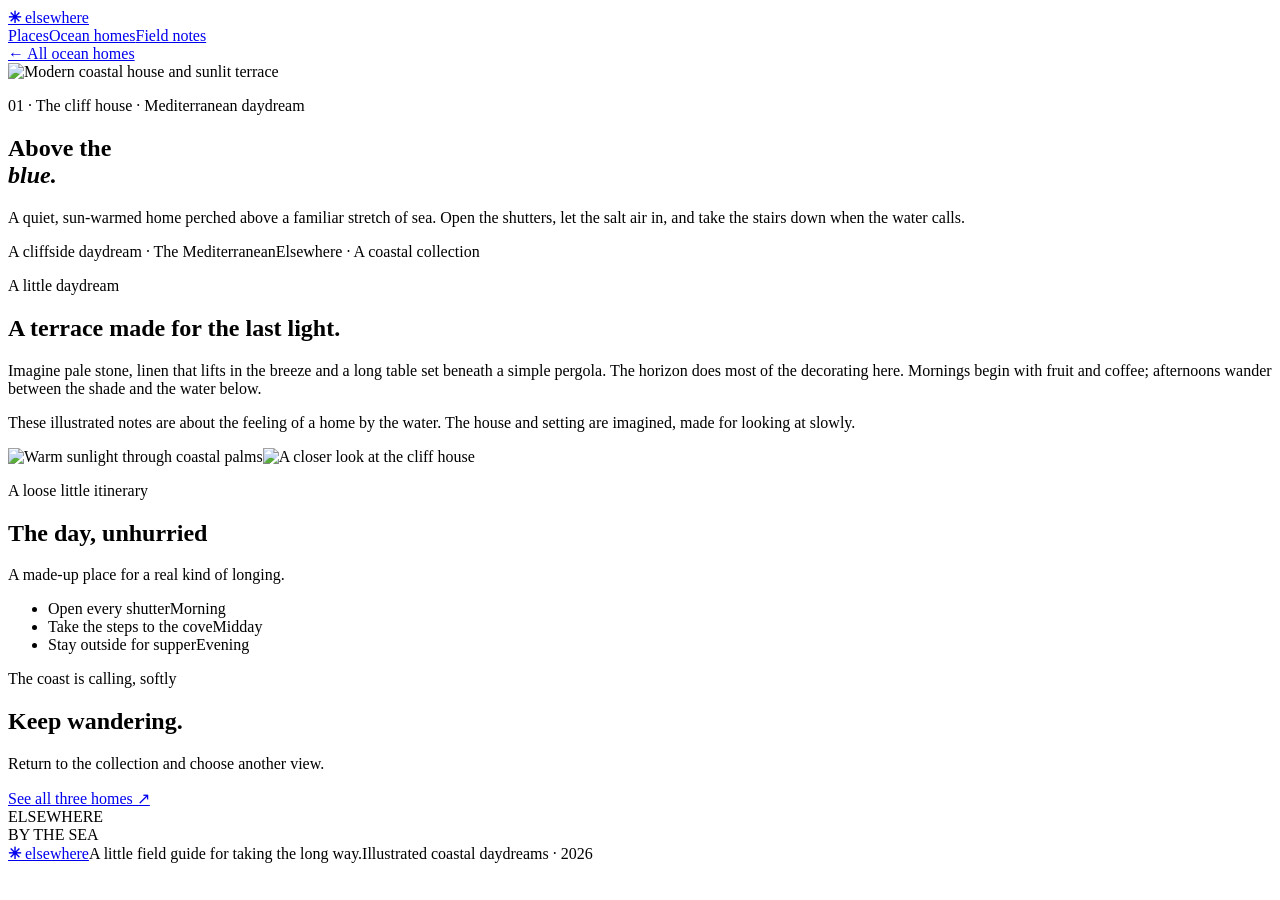
==== cliff-house.html @ 24153053 "Add illustrated cliff house page This HTML file describes an imagined coastal home, featuring sectio" ====
<!doctype html>
<html lang="en">
<head><meta charset="utf-8"><meta name="viewport" content="width=device-width,initial-scale=1"><meta name="description" content="A little illustrated daydream about the cliff house, an imagined home by the ocean."><title>The Cliff House · Elsewhere</title><link rel="stylesheet" href="coastal.css"></head>
<body><header class="top"><a class="logo" href="index.html"><b>✳</b> elsewhere</a><nav><a href="index.html#places">Places</a><a href="index.html#ocean-homes">Ocean homes</a><a href="index.html#notes">Field notes</a></nav><a class="back" href="index.html#ocean-homes">← All ocean homes</a></header>
<main><section class="hero"><img src="https://images.unsplash.com/photo-1600607687939-ce8a6c25118c?auto=format&fit=crop&w=2000&q=88" alt="Modern coastal house and sunlit terrace"><div class="hero-copy"><p class="eyebrow">01 · The cliff house · Mediterranean daydream</p><h1>Above the<br><em>blue.</em></h1><p class="lead">A quiet, sun-warmed home perched above a familiar stretch of sea. Open the shutters, let the salt air in, and take the stairs down when the water calls.</p></div><div class="place-label"><span>A cliffside daydream · The Mediterranean</span><span>Elsewhere · A coastal collection</span></div></section>
<section class="story"><div><p class="eyebrow dark">A little daydream</p><h2>A terrace made for the last light.</h2></div><div><p>Imagine pale stone, linen that lifts in the breeze and a long table set beneath a simple pergola. The horizon does most of the decorating here. Mornings begin with fruit and coffee; afternoons wander between the shade and the water below.</p><p>These illustrated notes are about the feeling of a home by the water. The house and setting are imagined, made for looking at slowly.</p></div></section>
<section class="image-story"><img loading="lazy" src="https://images.unsplash.com/photo-1473116763249-2faaef81ccda?auto=format&fit=crop&w=1300&q=85" alt="Warm sunlight through coastal palms"><img loading="lazy" src="https://images.unsplash.com/photo-1600607687939-ce8a6c25118c?auto=format&fit=crop&w=900&q=85" alt="A closer look at the cliff house"></section>
<section class="ritual"><div><p class="eyebrow dark">A loose little itinerary</p><h2>The day, unhurried</h2><p>A made-up place for a real kind of longing.</p></div><ul><li>Open every shutter<span>Morning</span></li><li>Take the steps to the cove<span>Midday</span></li><li>Stay outside for supper<span>Evening</span></li></ul></section>
<section class="closing"><div><p class="eyebrow">The coast is calling, softly</p><h2>Keep wandering.</h2><p>Return to the collection and choose another view.</p><a class="home-link" href="index.html#ocean-homes">See all three homes ↗</a></div><span class="closing-mark">ELSEWHERE<br>BY THE SEA</span></section></main>
<footer><a class="logo" href="index.html"><b>✳</b> elsewhere</a><span>A little field guide for taking the long way.</span><span>Illustrated coastal daydreams · 2026</span></footer></body></html>
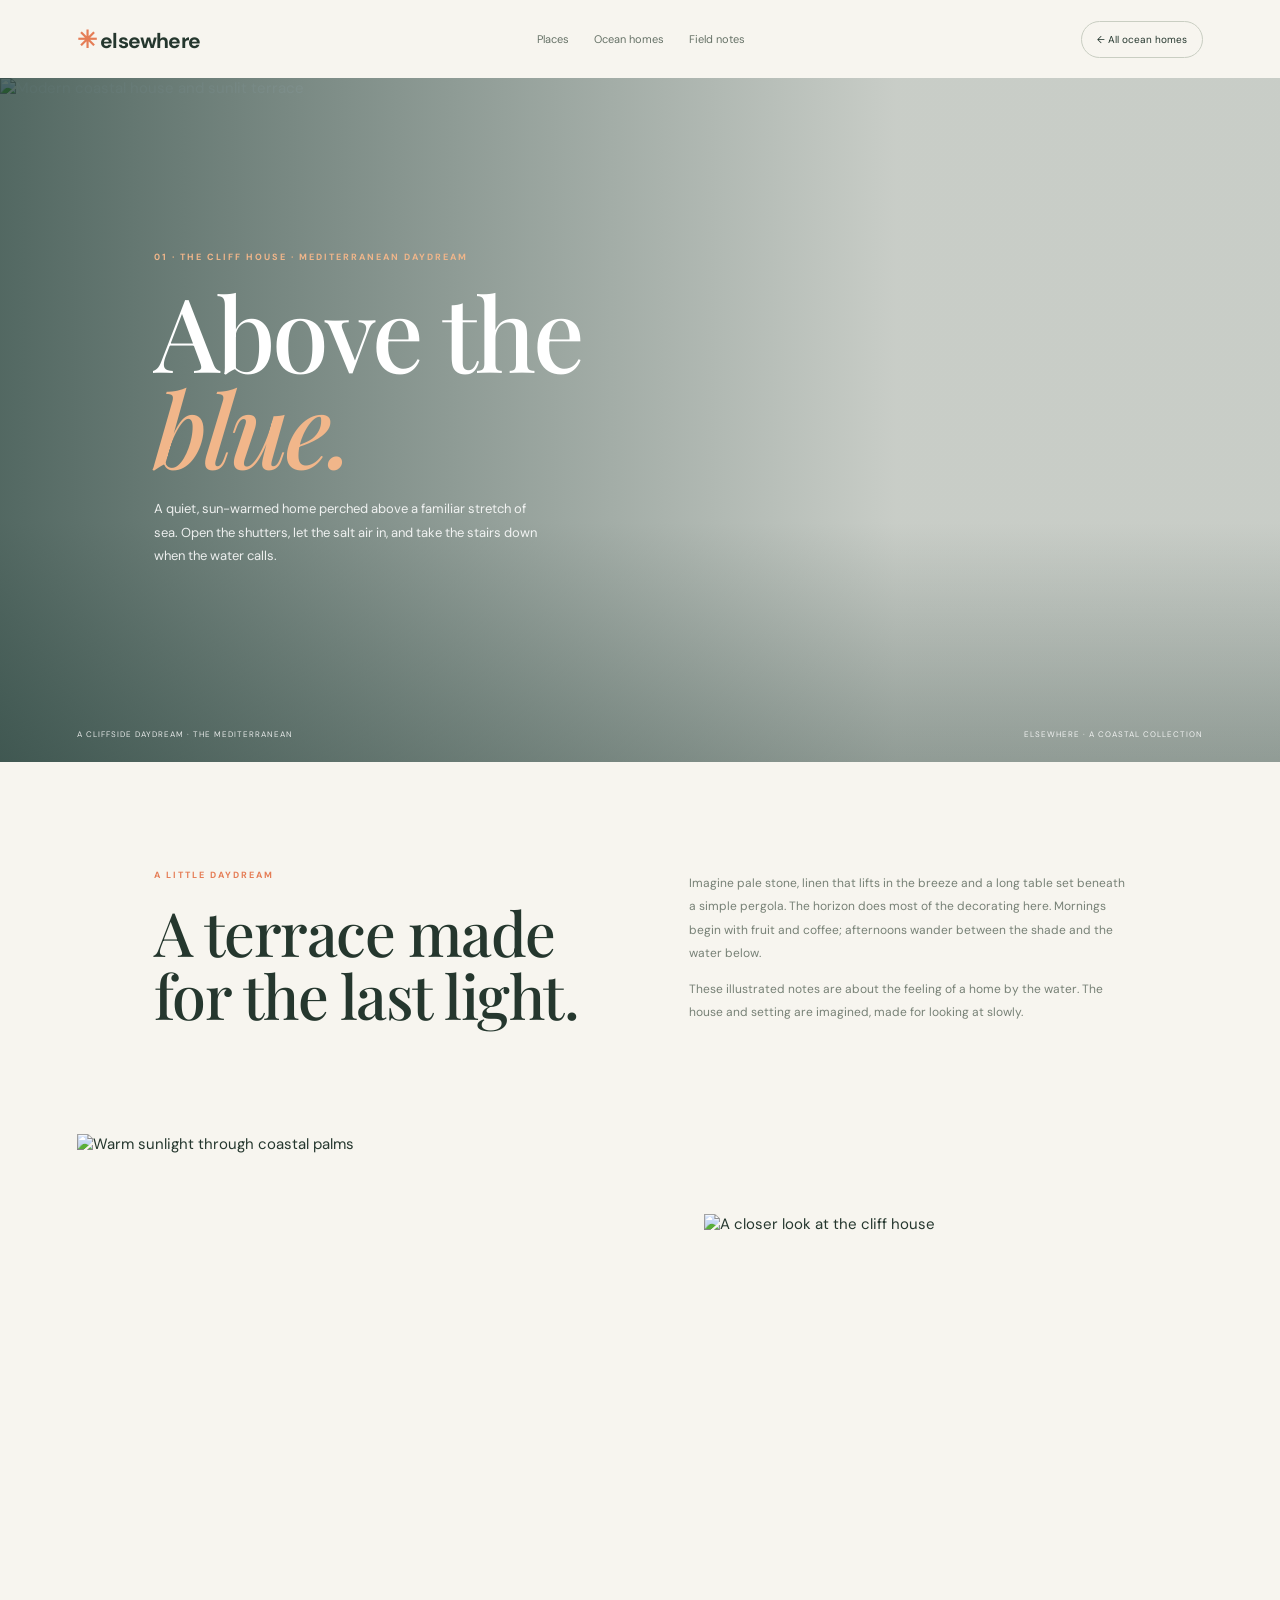
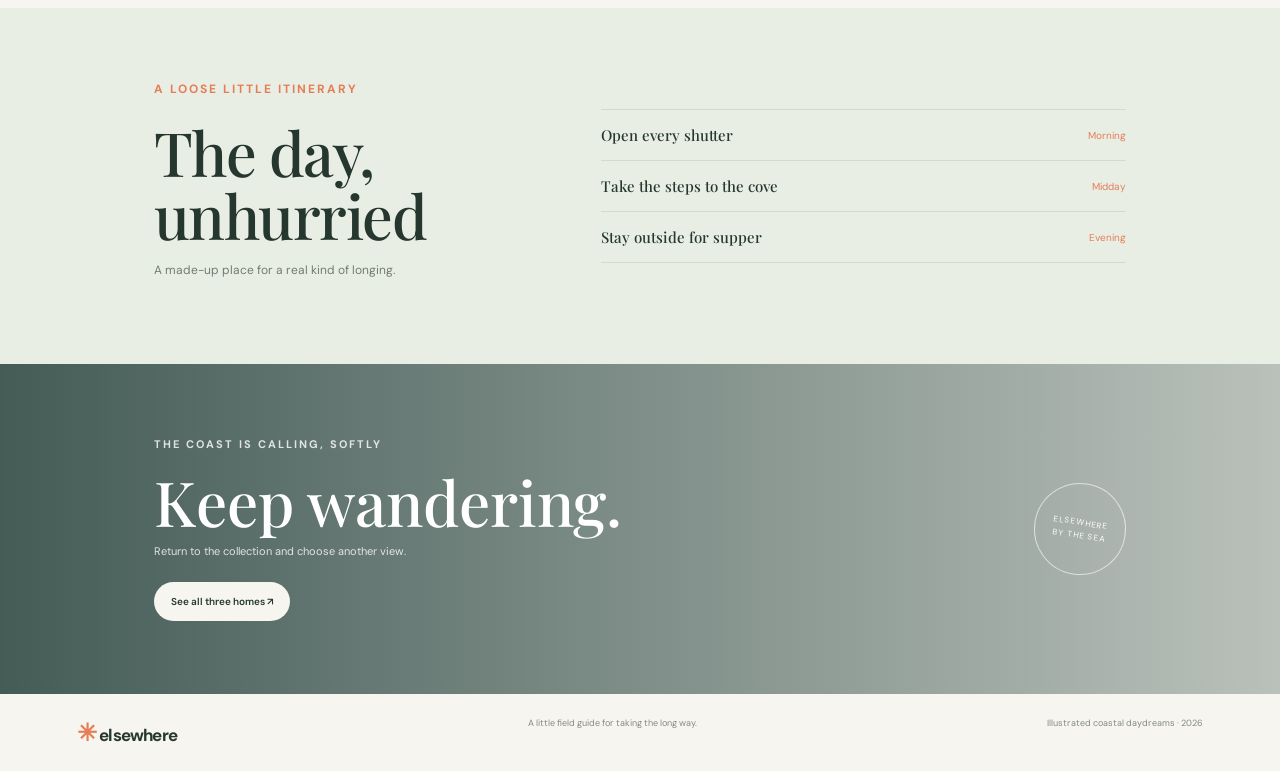
==== commit b6027046: "Refresh cliff house photos" ====
--- a/cliff-house.html
+++ b/cliff-house.html
@@ -2,9 +2,9 @@
 <html lang="en">
 <head><meta charset="utf-8"><meta name="viewport" content="width=device-width,initial-scale=1"><meta name="description" content="A little illustrated daydream about the cliff house, an imagined home by the ocean."><title>The Cliff House · Elsewhere</title><link rel="stylesheet" href="coastal.css"></head>
 <body><header class="top"><a class="logo" href="index.html"><b>✳</b> elsewhere</a><nav><a href="index.html#places">Places</a><a href="index.html#ocean-homes">Ocean homes</a><a href="index.html#notes">Field notes</a></nav><a class="back" href="index.html#ocean-homes">← All ocean homes</a></header>
-<main><section class="hero"><img src="https://images.unsplash.com/photo-1600607687939-ce8a6c25118c?auto=format&fit=crop&w=2000&q=88" alt="Modern coastal house and sunlit terrace"><div class="hero-copy"><p class="eyebrow">01 · The cliff house · Mediterranean daydream</p><h1>Above the<br><em>blue.</em></h1><p class="lead">A quiet, sun-warmed home perched above a familiar stretch of sea. Open the shutters, let the salt air in, and take the stairs down when the water calls.</p></div><div class="place-label"><span>A cliffside daydream · The Mediterranean</span><span>Elsewhere · A coastal collection</span></div></section>
+<main><section class="hero"><img src="https://images.unsplash.com/photo-1761612267834-b102bccf6ad8?auto=format&fit=crop&w=2000&q=88" alt="Modern coastal house and sunlit terrace"><div class="hero-copy"><p class="eyebrow">01 · The cliff house · Mediterranean daydream</p><h1>Above the<br><em>blue.</em></h1><p class="lead">A quiet, sun-warmed home perched above a familiar stretch of sea. Open the shutters, let the salt air in, and take the stairs down when the water calls.</p></div><div class="place-label"><span>A cliffside daydream · The Mediterranean</span><span>Elsewhere · A coastal collection</span></div></section>
 <section class="story"><div><p class="eyebrow dark">A little daydream</p><h2>A terrace made for the last light.</h2></div><div><p>Imagine pale stone, linen that lifts in the breeze and a long table set beneath a simple pergola. The horizon does most of the decorating here. Mornings begin with fruit and coffee; afternoons wander between the shade and the water below.</p><p>These illustrated notes are about the feeling of a home by the water. The house and setting are imagined, made for looking at slowly.</p></div></section>
-<section class="image-story"><img loading="lazy" src="https://images.unsplash.com/photo-1473116763249-2faaef81ccda?auto=format&fit=crop&w=1300&q=85" alt="Warm sunlight through coastal palms"><img loading="lazy" src="https://images.unsplash.com/photo-1600607687939-ce8a6c25118c?auto=format&fit=crop&w=900&q=85" alt="A closer look at the cliff house"></section>
+<section class="image-story"><img loading="lazy" src="https://images.unsplash.com/photo-1473116763249-2faaef81ccda?auto=format&fit=crop&w=1300&q=85" alt="Warm sunlight through coastal palms"><img loading="lazy" src="https://images.unsplash.com/photo-1761612267834-b102bccf6ad8?auto=format&fit=crop&w=900&q=85" alt="A closer look at the cliff house"></section>
 <section class="ritual"><div><p class="eyebrow dark">A loose little itinerary</p><h2>The day, unhurried</h2><p>A made-up place for a real kind of longing.</p></div><ul><li>Open every shutter<span>Morning</span></li><li>Take the steps to the cove<span>Midday</span></li><li>Stay outside for supper<span>Evening</span></li></ul></section>
 <section class="closing"><div><p class="eyebrow">The coast is calling, softly</p><h2>Keep wandering.</h2><p>Return to the collection and choose another view.</p><a class="home-link" href="index.html#ocean-homes">See all three homes ↗</a></div><span class="closing-mark">ELSEWHERE<br>BY THE SEA</span></section></main>
 <footer><a class="logo" href="index.html"><b>✳</b> elsewhere</a><span>A little field guide for taking the long way.</span><span>Illustrated coastal daydreams · 2026</span></footer></body></html>
--- a/coastal.css
+++ b/coastal.css
@@ -0,0 +1,2 @@
+@import url('https://fonts.googleapis.com/css2?family=DM+Sans:wght@400;500;600;700&family=Playfair+Display:ital,wght@0,500;0,600;1,500&display=swap');
+:root{--paper:#f7f5ef;--ink:#25372e;--green:#315744;--orange:#e57d56;--muted:#778176;--serif:'Playfair Display',Georgia,serif;--sans:'DM Sans',Arial,sans-serif}*{box-sizing:border-box}html{scroll-behavior:smooth}body{margin:0;background:var(--paper);color:var(--ink);font:15px var(--sans)}a{color:inherit;text-decoration:none}.top{height:78px;padding:0 6%;display:flex;align-items:center;justify-content:space-between}.logo{font-size:21px;font-weight:700;letter-spacing:-.8px}.logo b{color:var(--orange);font-size:24px}.top nav{display:flex;gap:25px;font-size:11px;color:#667267}.top .back{border:1px solid #c9cec2;border-radius:30px;padding:11px 15px;font-size:10px}.hero{height:min(690px,76vh);min-height:520px;position:relative;display:flex;align-items:center;color:white;overflow:hidden}.hero>img{position:absolute;inset:0;width:100%;height:100%;object-fit:cover}.hero:after{content:'';position:absolute;inset:0;background:linear-gradient(90deg,#17352fbb,#17352f35 70%),linear-gradient(0deg,#152d2650,transparent 35%)}.hero-copy{position:relative;z-index:1;margin-left:12%;max-width:560px}.eyebrow{margin:0 0 20px;text-transform:uppercase;letter-spacing:2px;font-size:9px;font-weight:700;color:#f1b68a}.hero h1{margin:0;font:500 clamp(60px,8vw,104px)/.94 var(--serif);letter-spacing:-3px}.hero h1 em{color:#f1b68a;font-weight:500}.lead{max-width:390px;line-height:1.8;font-size:13px;color:#ffffffdf;margin:22px 0}.place-label{position:absolute;z-index:1;bottom:23px;left:6%;right:6%;display:flex;justify-content:space-between;text-transform:uppercase;letter-spacing:1px;font-size:8px;color:#ffffffd9}.story{padding:98px 12%;display:grid;grid-template-columns:1fr 1fr;gap:10%;align-items:center}.story h2,.ritual h2{font:500 clamp(38px,5vw,61px)/1.03 var(--serif);letter-spacing:-1.5px;margin:0}.story h2 em{color:var(--green);font-weight:500}.story p:not(.eyebrow){font-size:12px;line-height:1.95;color:var(--muted)}.eyebrow.dark{color:var(--orange)}.image-story{display:grid;grid-template-columns:1.1fr .9fr;gap:18px;align-items:center;padding:0 6% 94px}.image-story img{width:100%;height:380px;object-fit:cover}.image-story img:last-child{height:290px;margin-top:70px}.ritual{background:#e9eee5;padding:70px 12%;display:grid;grid-template-columns:.8fr 1.2fr;gap:10%;align-items:center}.ritual p{color:#707c70;font-size:12px;line-height:1.9}.ritual ul{list-style:none;padding:0;margin:0}.ritual li{border-bottom:1px solid #d2dbcf;padding:15px 0;font:500 15px var(--serif)}.ritual li:first-child{border-top:1px solid #d2dbcf}.ritual li span{float:right;color:var(--orange);font:10px var(--sans);padding-top:4px}.closing{min-height:330px;padding:64px 12%;display:flex;align-items:center;justify-content:space-between;background:linear-gradient(90deg,#16342fcb,#16342f45),url('https://images.unsplash.com/photo-1500375592092-40eb2168fd21?auto=format&fit=crop&w=1700&q=85') center/cover;color:white}.closing h2{font:500 clamp(38px,5vw,62px)/1 var(--serif);margin:8px 0}.closing p{font-size:11px;color:#ffffffcf}.home-link{display:inline-block;margin-top:13px;background:var(--paper);padding:13px 17px;border-radius:30px;color:var(--ink);font-size:10px;font-weight:600}.closing-mark{border:1px solid #ffffff99;width:92px;height:92px;border-radius:50%;display:grid;place-items:center;text-align:center;font-size:8px;letter-spacing:1px;line-height:1.6;transform:rotate(9deg)}footer{padding:23px 6%;display:flex;justify-content:space-between;color:#838b81;font-size:9px}footer .logo{color:var(--ink);font-size:17px}@media(max-width:700px){.top{height:68px;padding:0 6%}.top nav{display:none}.hero{height:74vh;min-height:530px}.hero-copy{margin-left:7%;margin-right:7%}.hero h1{font-size:68px}.place-label{left:7%;right:7%;font-size:7px}.story{padding:70px 7%;grid-template-columns:1fr;gap:16px}.image-story{padding:0 7% 65px;gap:10px}.image-story img{height:270px}.image-story img:last-child{height:210px;margin-top:45px}.ritual{padding:55px 7%;grid-template-columns:1fr;gap:20px}.closing{padding:54px 7%;min-height:300px}.closing-mark{width:75px;height:75px;font-size:7px}footer{padding:18px 7%;gap:12px;flex-wrap:wrap}footer>span{width:100%}}
